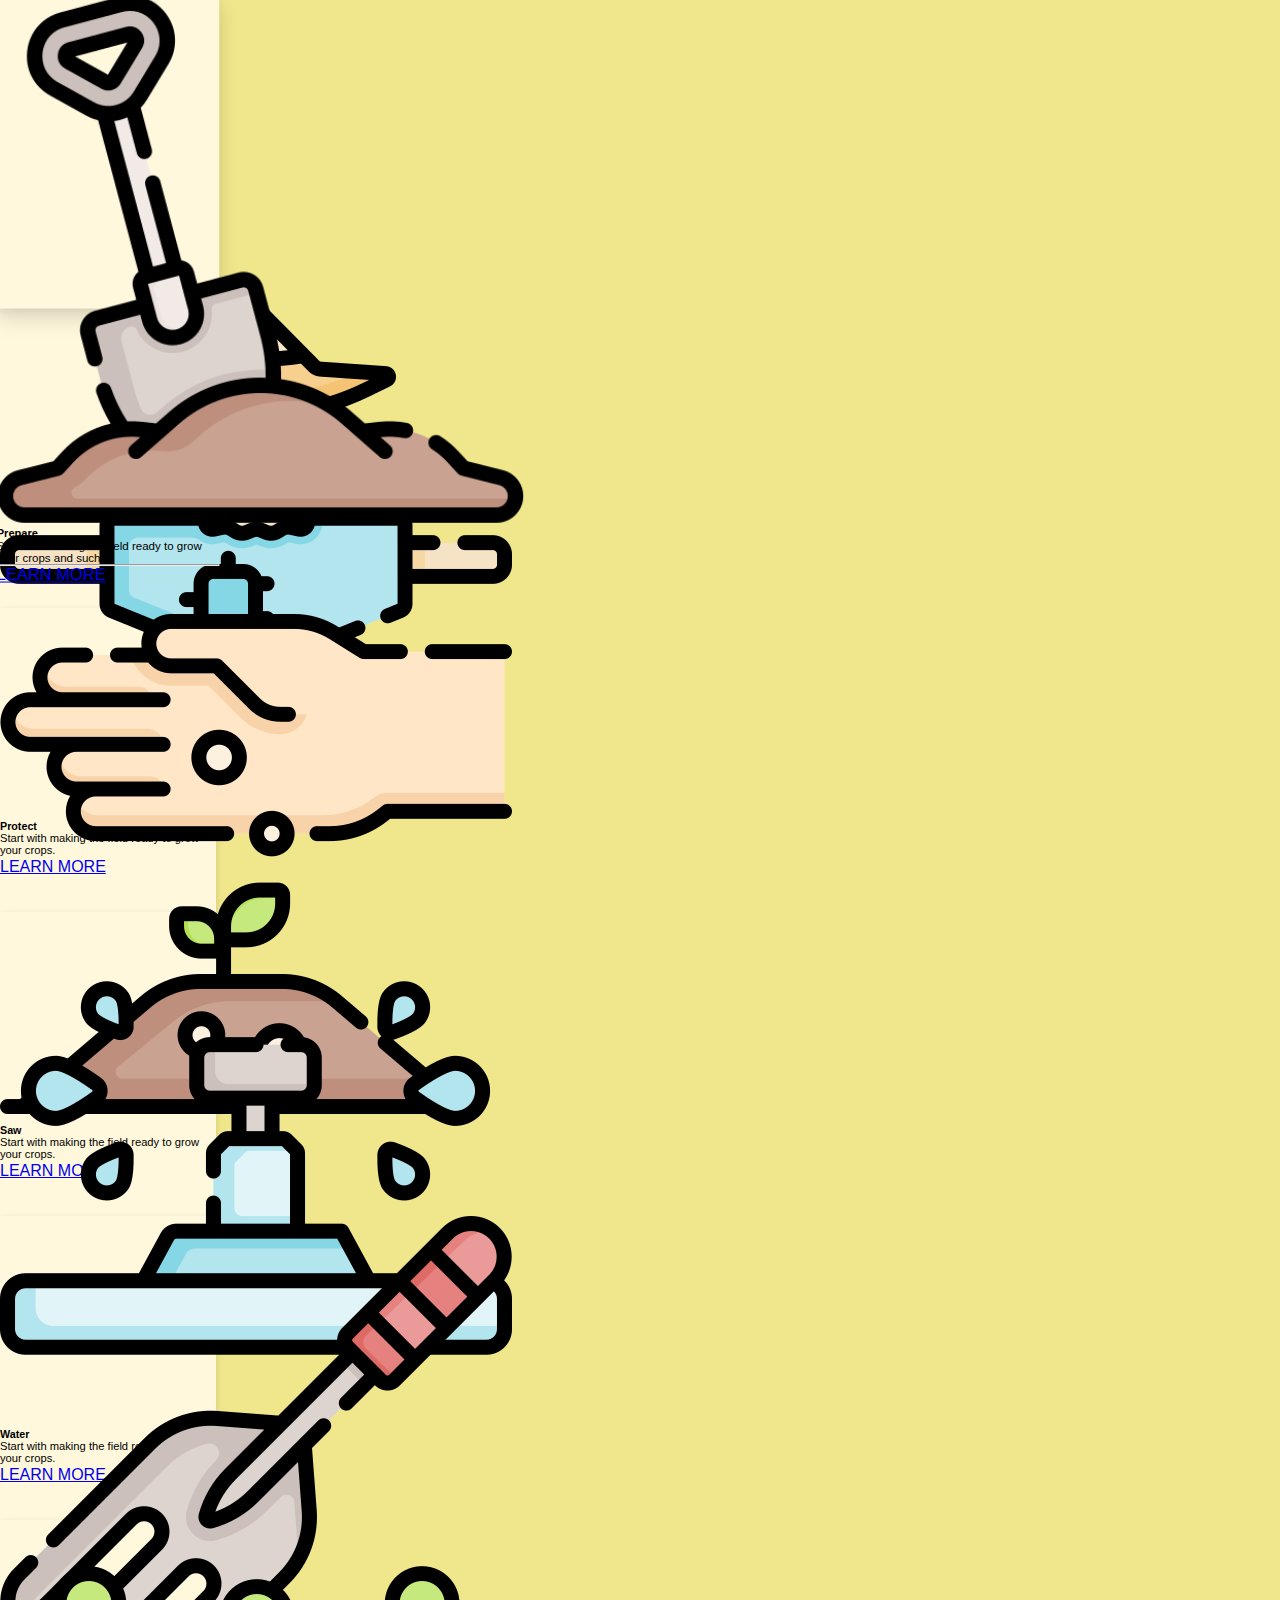
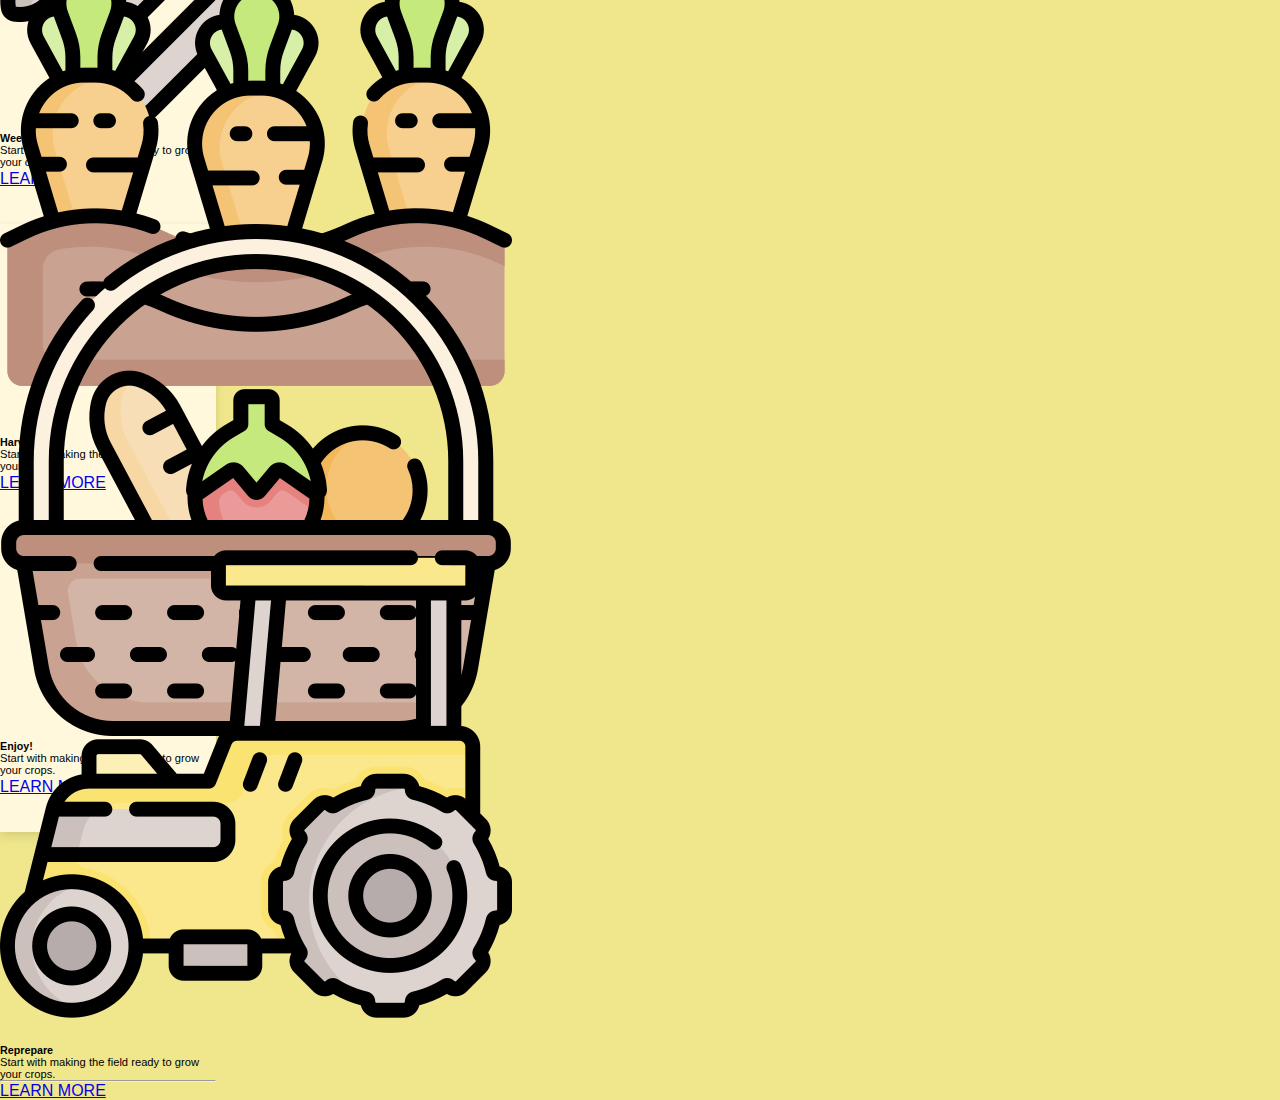
==== Exercise1/index.html @ e1111c6d "Full restore of exercise" ====
<!DOCTYPE html>
<html lang="en">

<head>
    <meta charset="UTF-8">
    <meta http-equiv="X-UA-Compatible" content="IE=edge">
    <meta name="viewport" content="width=device-width, initial-scale=1.0">
    <title>Framework1</title>

    <link href="https://cdn.jsdelivr.net/npm/bootstrap@5.1.3/dist/css/bootstrap.min.css" rel="stylesheet" integrity="sha384-1BmE4kWBq78iYhFldvKuhfTAU6auU8tT94WrHftjDbrCEXSU1oBoqyl2QvZ6jIW3" crossorigin="anonymous">
    <link rel="stylesheet" href="style.css">

</head>

<body>
    <div class="row ms-4 mt-2">
        <div class="card my-4 ms-2 me-3 text-center" style="width: 13.5rem; height: 19rem;">
            <img src="/Exercise1/shovel.png" class="card-img-top w-50 p-3 mx-auto" alt="...">
            <div class="card-body">
                <h6 class="card-title">Prepare</h6>
                <p class="card-text"> Start with making the field ready to grow your crops and such.</p>
                <hr class="m-4">
                <a href="#" class="btn btn-outline-primary border-0 rounded-pill">LEARN MORE</a>
            </div>
        </div>
        <div class="card my-4 ms-2 me-3 text-center" style="width: 13.5rem; height: 19rem;">
            <img src="/Exercise1/scarecrow.png" class="card-img-top w-50 p-3 mx-auto" alt="...">
            <div class="card-body">
                <h6 class="card-title">Protect</h6>
                <p class="card-text"> Start with making the field ready to grow your crops.</p>
                <hr class="m-4">
                <a href="#" class="btn btn-outline-primary border-0 rounded-pill">LEARN MORE</a>
            </div>
        </div>
        <div class="card my-4 ms-2 me-3 text-center" style="width: 13.5rem; height: 19rem;">
            <img src="/Exercise1/seeding.png" class="card-img-top w-50 p-3 mx-auto" alt="...">
            <div class="card-body">
                <h6 class="card-title">Saw</h6>
                <p class="card-text"> Start with making the field ready to grow your crops.</p>
                <hr class="m-4">
                <a href="#" class="btn btn-outline-primary border-0 rounded-pill">LEARN MORE</a>
            </div>
        </div>
        <div class="card my-4 ms-2 me-3 text-center" style="width: 13.5rem; height: 19rem;">
            <img src="/Exercise1/irrigation.png" class="card-img-top w-50 p-3 mx-auto" alt="...">
            <div class="card-body">
                <h6 class="card-title">Water</h6>
                <p class="card-text"> Start with making the field ready to grow your crops.</p>
                <hr class="m-4">
                <a href="#" class="btn btn-outline-primary border-0 rounded-pill">LEARN MORE</a>
            </div>
        </div>
    </div>
    <div class="row ms-4">
        <div class="card  ms-2 me-3 text-center" style="width: 13.5rem; height: 19rem;">
            <img src="/Exercise1/fork.png" class="card-img-top w-50 p-3 mx-auto" alt="...">
            <div class="card-body">
                <h6 class="card-title">Weed-control</h6>
                <p class="card-text"> Start with making the field ready to grow your crops.</p>
                <hr class="m-4">
                <a href="#" class="btn btn-outline-primary border-0 rounded-pill">LEARN MORE</a>
            </div>
        </div>
        <div class="card ms-2 me-3 text-center" style="width: 13.5rem; height: 19rem;">
            <img src="/Exercise1/carrots.png" class="card-img-top w-50 p-3 mx-auto" alt="...">
            <div class="card-body">
                <h6 class="card-title">Harvest</h6>
                <p class="card-text"> Start with making the field ready to grow your crops.</p>
                <hr class="m-4">
                <a href="#" class="btn btn-outline-primary border-0 rounded-pill">LEARN MORE</a>
            </div>
        </div>
        <div class="card ms-2 me-3 text-center" style="width: 13.5rem; height: 19rem;">
            <img src="/Exercise1/basket.png" class="card-img-top w-50 p-3 mx-auto" alt="...">
            <div class="card-body">
                <h6 class="card-title">Enjoy!</h6>
                <p class="card-text"> Start with making the field ready to grow your crops.</p>
                <hr class="m-4">
                <a href="#" class="btn btn-outline-primary border-0 rounded-pill">LEARN MORE</a>
            </div>
        </div>
        <div class="card ms-2 me-3 text-center" style="width: 13.5rem; height: 19rem;">
            <img src="/Exercise1/tractor.png" class="card-img-top w-50 p-3 mx-auto" alt="...">
            <div class="card-body">
                <h6 class="card-title">Reprepare</h6>
                <p class="card-text"> Start with making the field ready to grow your crops.</p>
                <hr class="m-4">
                <a href="#" class="btn btn-outline-primary border-0 rounded-pill">LEARN MORE</a>
            </div>
        </div>
    </div>
</body>

</html>
---- Exercise1/style.css ----
* {
        margin: 0;
        padding: 0;
    }
    
    body {
        background-color: khaki;
        width: 100vw;
        height: 100vh;
    }
    
    .card-body {
        font-family: 'Franklin Gothic Medium', 'Arial Narrow', Arial, sans-serif;
    }
    
    .card-text {
        font-size: 0.7em;
    }
    
    .card {
        background-color: cornsilk;
        box-shadow: 0 6px 10px rgba(0, 0, 0, .08), 0 0 6px rgba(0, 0, 0, .05);
    }
    
    .card:hover {
        transform: scale(1.03);
        box-shadow: 0 10px 20px rgba(0, 0, 0, .12), 0 4px 8px rgba(0, 0, 0, .06);
    }
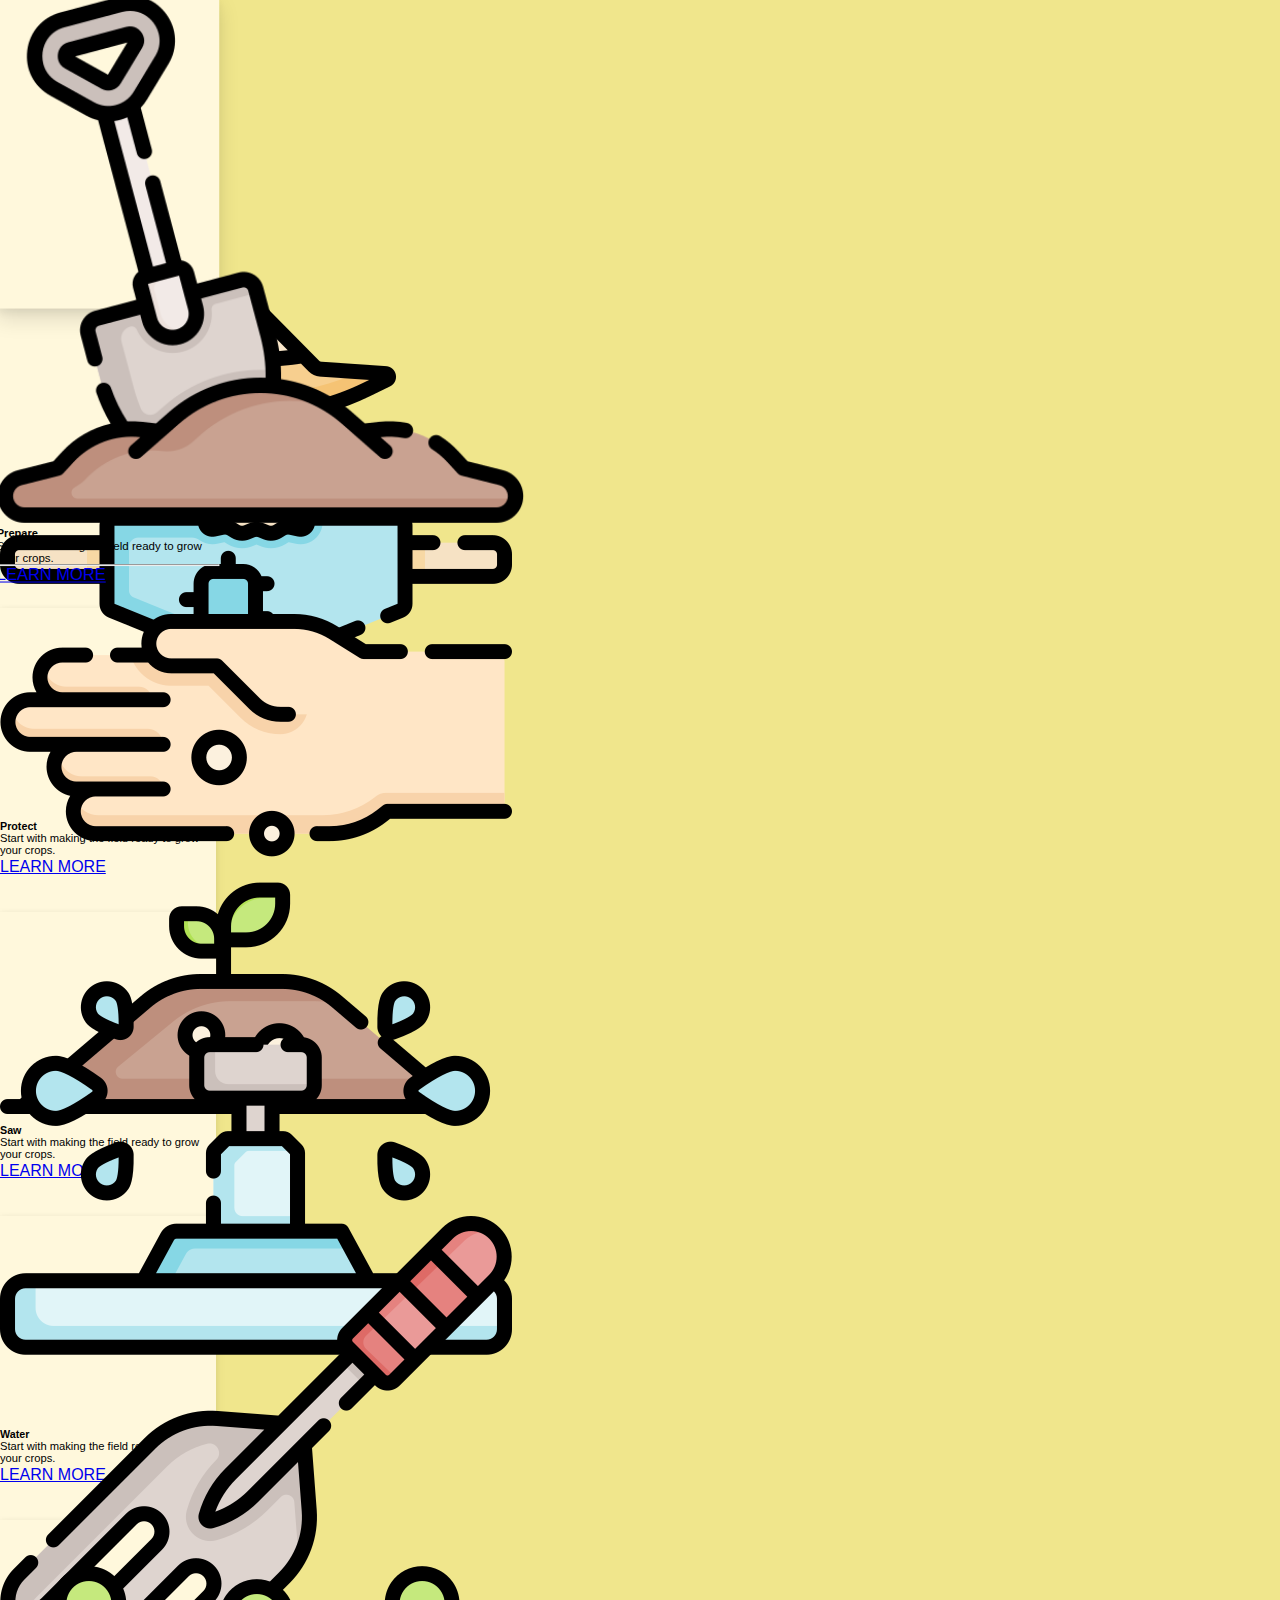
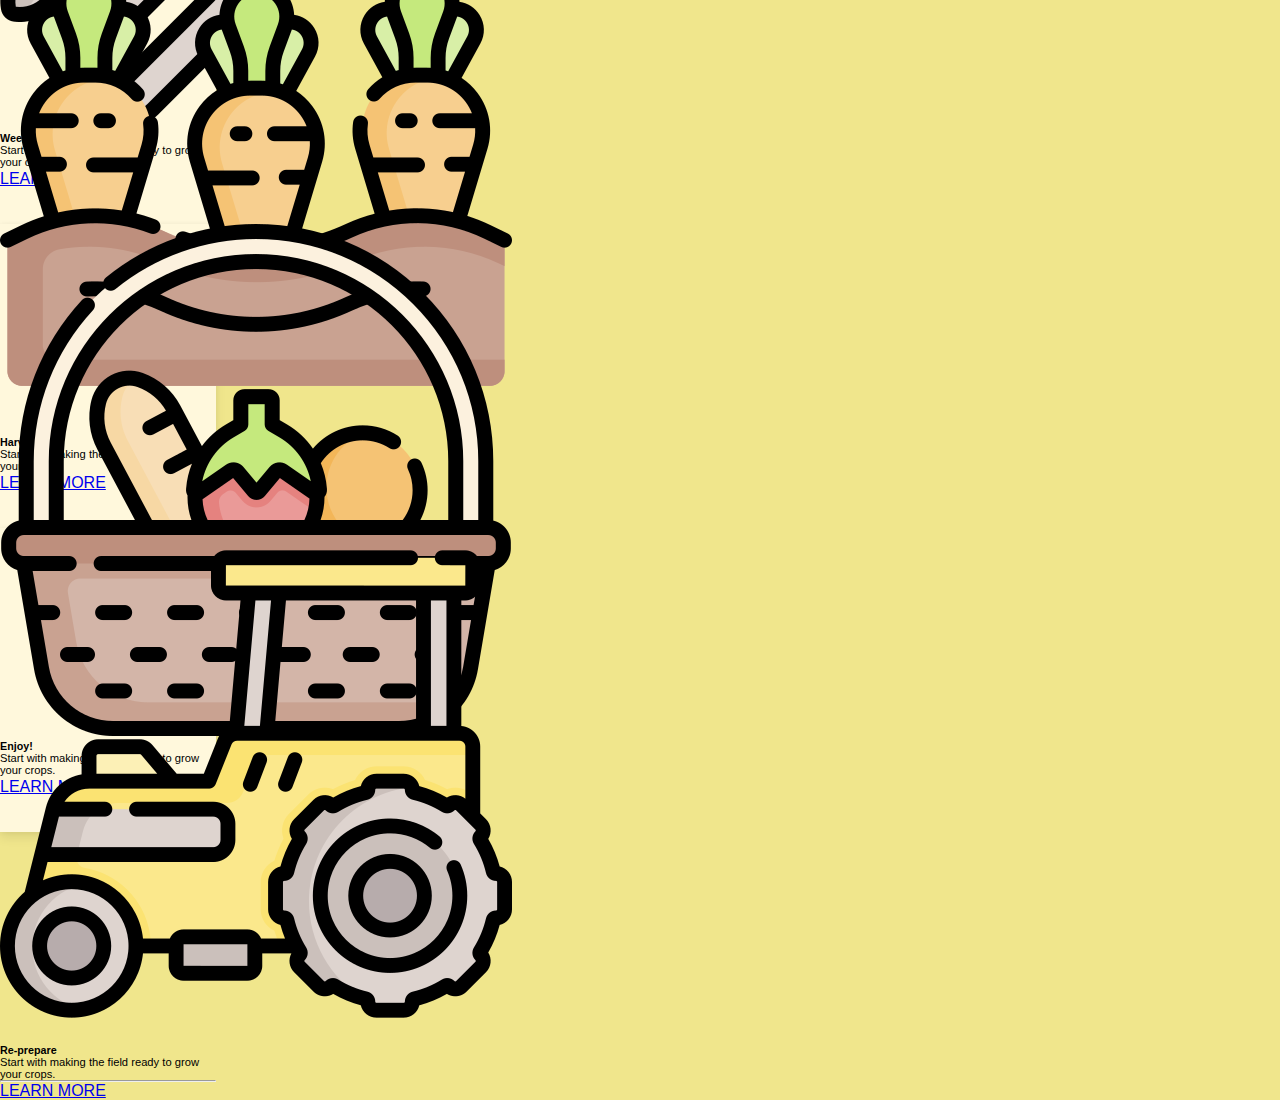
==== commit 423b10ca: "Adding correct README-info to every exercise" ====
--- a/Exercise1/index.html
+++ b/Exercise1/index.html
@@ -18,7 +18,7 @@
             <img src="/Exercise1/shovel.png" class="card-img-top w-50 p-3 mx-auto" alt="...">
             <div class="card-body">
                 <h6 class="card-title">Prepare</h6>
-                <p class="card-text"> Start with making the field ready to grow your crops and such.</p>
+                <p class="card-text"> Start with making the field ready to grow your crops.</p>
                 <hr class="m-4">
                 <a href="#" class="btn btn-outline-primary border-0 rounded-pill">LEARN MORE</a>
             </div>
@@ -82,7 +82,7 @@
         <div class="card ms-2 me-3 text-center" style="width: 13.5rem; height: 19rem;">
             <img src="/Exercise1/tractor.png" class="card-img-top w-50 p-3 mx-auto" alt="...">
             <div class="card-body">
-                <h6 class="card-title">Reprepare</h6>
+                <h6 class="card-title">Re-prepare</h6>
                 <p class="card-text"> Start with making the field ready to grow your crops.</p>
                 <hr class="m-4">
                 <a href="#" class="btn btn-outline-primary border-0 rounded-pill">LEARN MORE</a>
